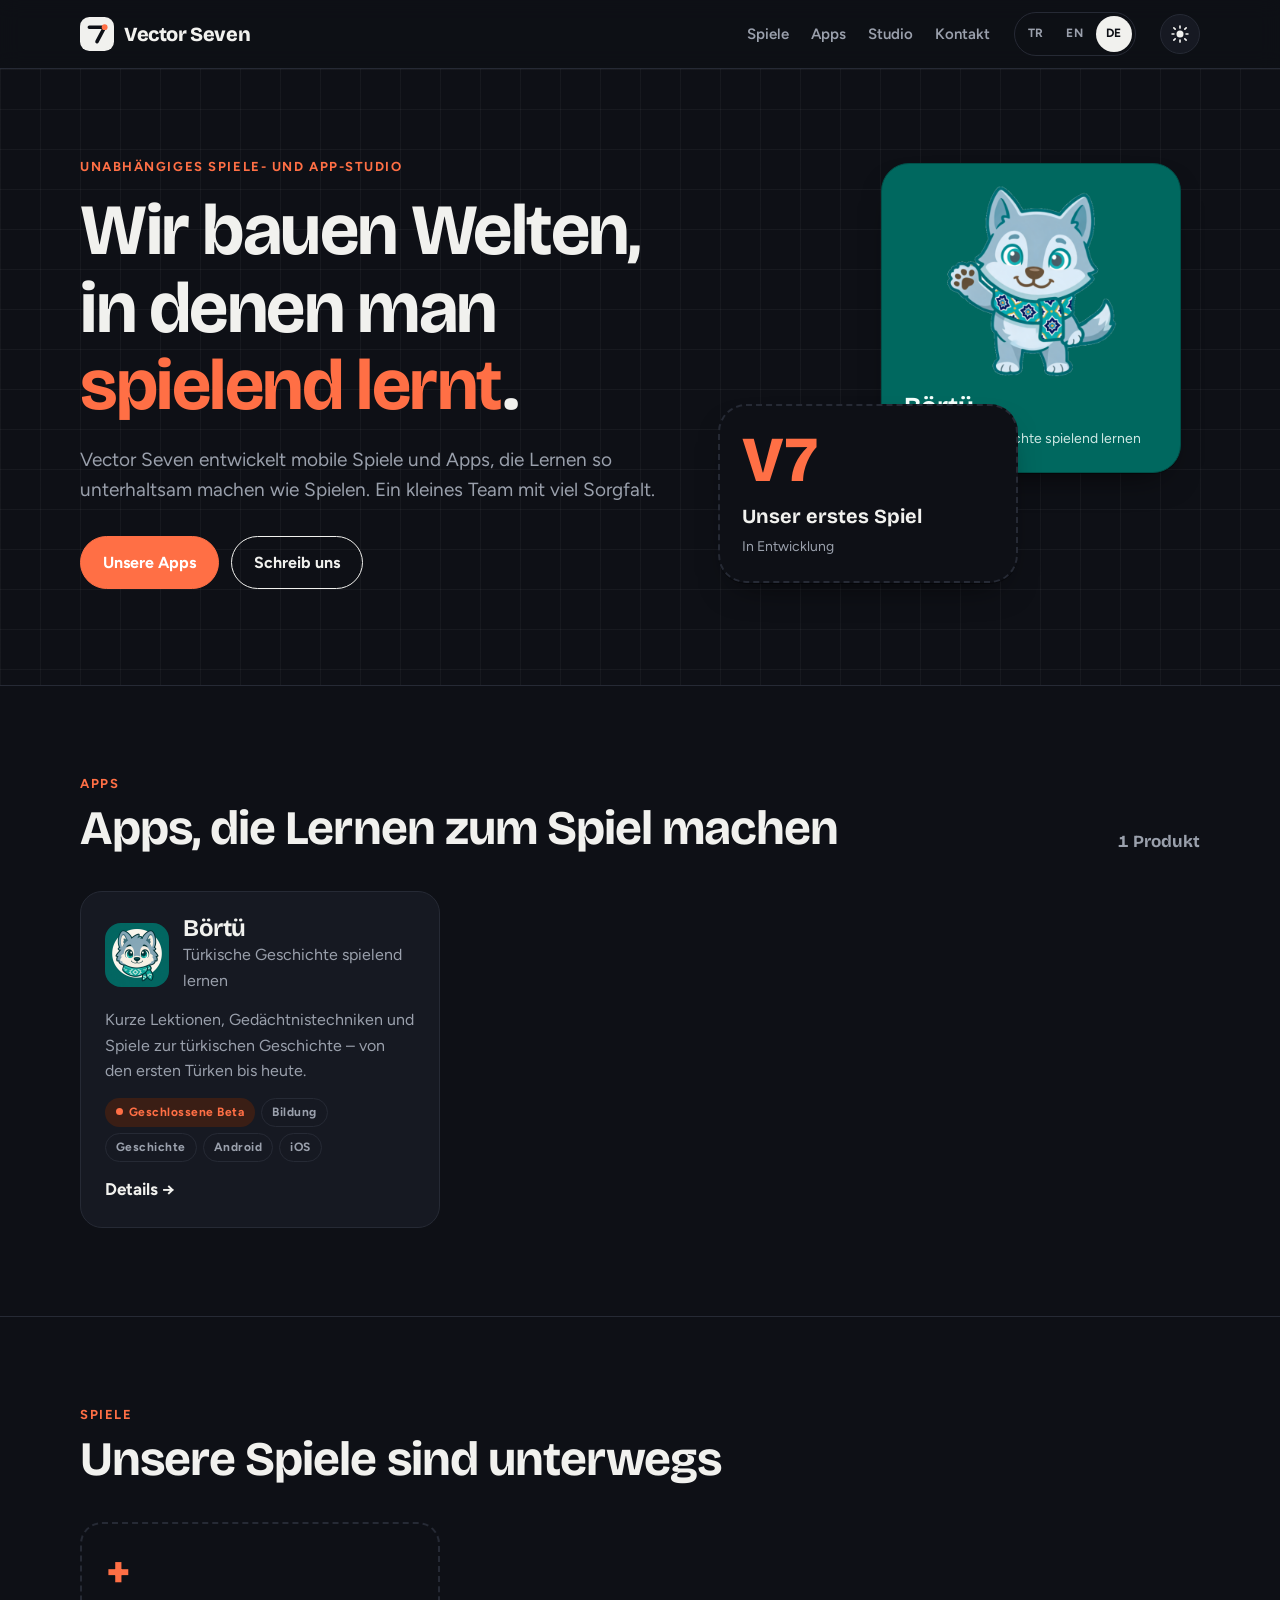
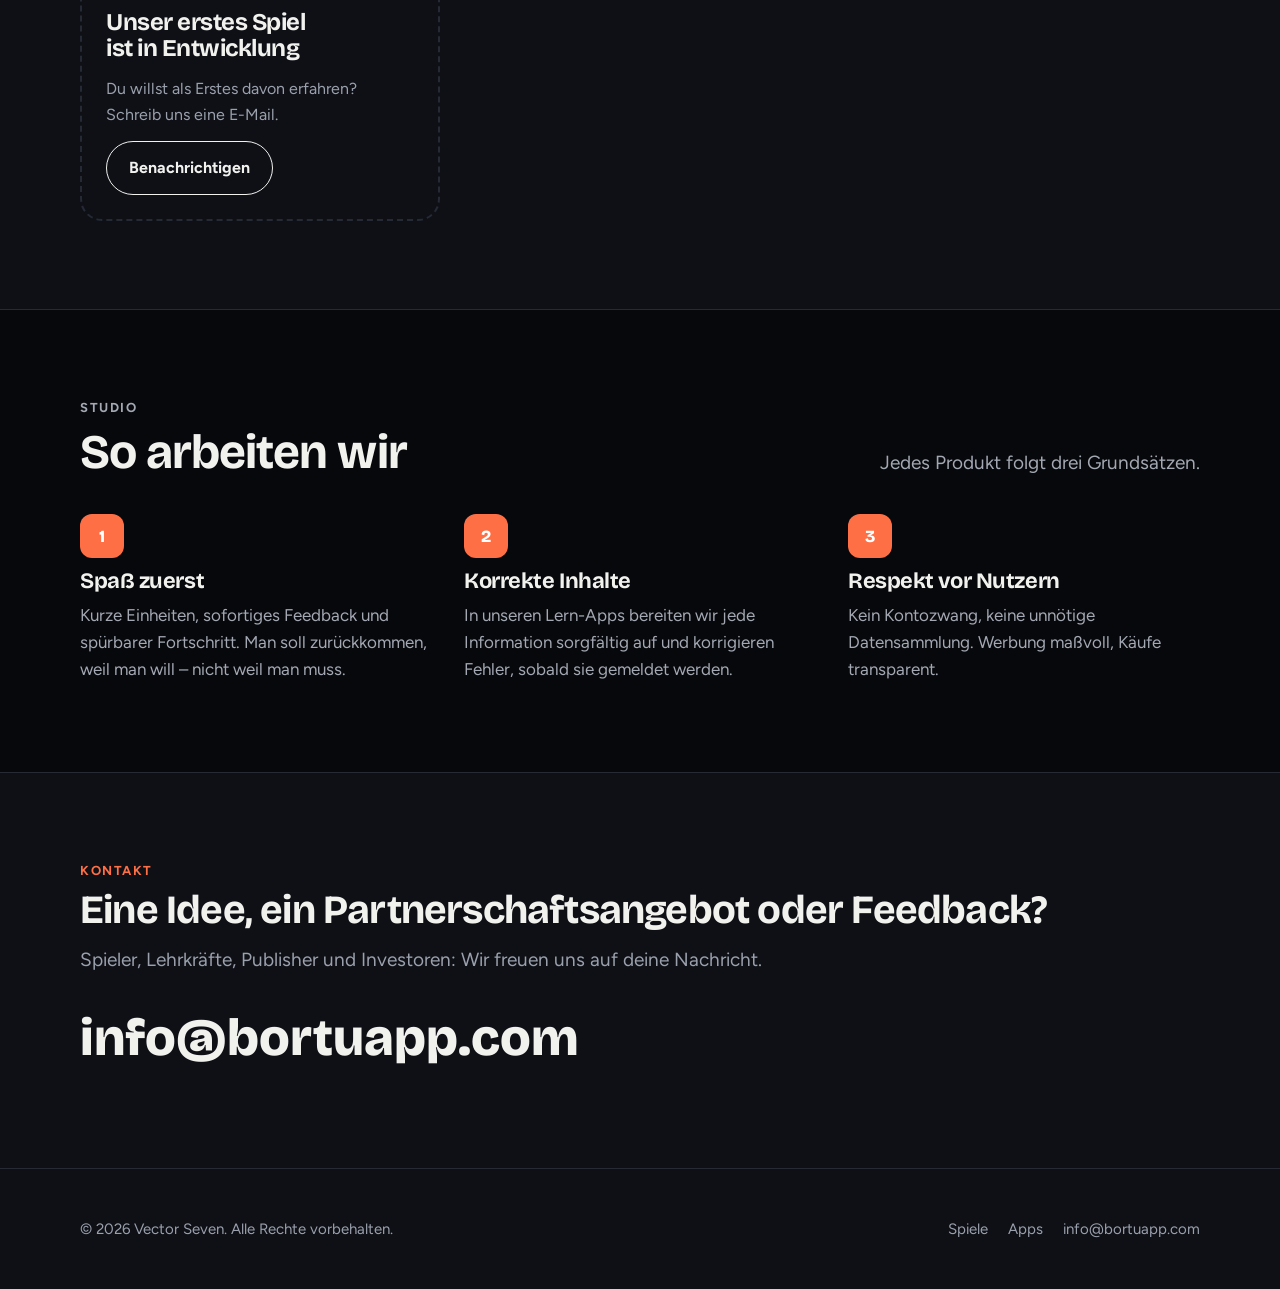
==== de/index.html @ 22e2e28d "Vector Seven sitesi: TR/EN/DE, Börtü sayfası, tema ve animasyonlar Co-Authored-By: Claude Opus 5 <no" ====
<!doctype html>
<html lang="de">
<head>
<meta charset="utf-8">
<script>(function(){var d=document.documentElement;d.classList.add('js');var t='dark';try{t=localStorage.getItem('v7-theme')||'dark'}catch(e){}d.setAttribute('data-theme',t)})()</script>
<meta name="viewport" content="width=device-width, initial-scale=1">
<title>Vector Seven — Unabhängiges Spiele- und App-Studio</title>
<meta name="description" content="Vector Seven ist ein unabhängiges Studio für Spiele und mobile Apps, die Lernen zum Spiel machen.">
<meta property="og:title" content="Vector Seven — Unabhängiges Spiele- und App-Studio">
<link rel="canonical" href="https://vectorseven.com.tr/de/">
<meta property="og:description" content="Vector Seven ist ein unabhängiges Studio für Spiele und mobile Apps, die Lernen zum Spiel machen.">
<meta name="theme-color" content="#0e1016">
<link rel="alternate" hreflang="tr" href="../">
<link rel="alternate" hreflang="en" href="../en/">
<link rel="alternate" hreflang="de" href="../de/">
<link rel="icon" href="../assets/favicon.svg" type="image/svg+xml">
<link rel="preconnect" href="https://fonts.googleapis.com">
<link rel="preconnect" href="https://fonts.gstatic.com" crossorigin>
<link rel="stylesheet" href="https://fonts.googleapis.com/css2?family=Bricolage+Grotesque:opsz,wght@12..96,700;12..96,800&family=Figtree:wght@400;500;600;700&display=swap">
<link rel="stylesheet" href="../assets/style.css?v=mu5loay7">
<link rel="stylesheet" href="../assets/motion.css?v=mu5loay7">
</head>
<body>
<header class="top">
  <div class="wrap">
    <a class="brand" href="../de/"><svg viewBox="0 0 40 40" aria-hidden="true"><rect width="40" height="40" rx="11" fill="currentColor"/><path d="M11 12h18l-9 17" fill="none" stroke="var(--paper)" stroke-width="4.2" stroke-linecap="round" stroke-linejoin="round"/><circle cx="29" cy="12" r="3.4" fill="var(--accent)"/></svg><span>Vector Seven</span></a>
    <nav class="nav" aria-label="Apps">
      <a href="../de/#games">Spiele</a>
      <a href="../de/#apps">Apps</a>
      <a href="../de/#studio">Studio</a>
      <a href="../de/#contact">Kontakt</a>
    </nav>
    <div class="langs"><a href="../" hreflang="tr" aria-current="false">TR</a><a href="../en/" hreflang="en" aria-current="false">EN</a><a href="../de/" hreflang="de" aria-current="true">DE</a></div>
    <button class="theme" type="button" data-theme-toggle aria-label="Dunkel- / Hellmodus" title="Dunkel- / Hellmodus">
      <svg class="sun" viewBox="0 0 24 24" aria-hidden="true"><circle cx="12" cy="12" r="4.2"/><path d="M12 2.5v2.2M12 19.3v2.2M4.6 4.6l1.6 1.6M17.8 17.8l1.6 1.6M2.5 12h2.2M19.3 12h2.2M4.6 19.4l1.6-1.6M17.8 6.2l1.6-1.6"/></svg>
      <svg class="moon" viewBox="0 0 24 24" aria-hidden="true"><path d="M20.5 14.2A8.5 8.5 0 0 1 9.8 3.5a8.5 8.5 0 1 0 10.7 10.7Z"/></svg>
    </button>
  </div>
</header>
<main>

<section class="hero">
  <div class="wrap">
    <div>
      <p class="eyebrow">Unabhängiges Spiele- und App-Studio</p>
      <h1>Wir bauen Welten, in denen man <em>spielend lernt</em>.</h1>
      <p class="lead">Vector Seven entwickelt mobile Spiele und Apps, die Lernen so unterhaltsam machen wie Spielen. Ein kleines Team mit viel Sorgfalt.</p>
      <div class="btns">
        <a class="btn btn-primary" href="#apps">Unsere Apps</a>
        <a class="btn btn-ghost" href="#contact">Schreib uns</a>
      </div>
    </div>
    <div class="stack" aria-hidden="true">
      <a class="stack-card app" href="../de/apps/bortu/" tabindex="-1">
        <img src="../assets/img/bortu-selam.png" alt="" width="240" height="240">
        <strong>Börtü</strong>
        <span>Türkische Geschichte spielend lernen</span>
      </a>
      <div class="stack-card game">
        <div class="glyph">V7</div>
        <strong>Unser erstes Spiel</strong>
        <span>In Entwicklung</span>
      </div>
    </div>
  </div>
</section>

<section class="section" id="apps">
  <div class="wrap">
    <div class="section-head reveal">
      <div><p class="eyebrow">Apps</p><h2>Apps, die Lernen zum Spiel machen</h2></div>
      <span class="count">1 Produkt</span>
    </div>
    <div class="cards"><a class="card reveal" href="../de/apps/bortu/">
  <div class="card-top">
    <img class="card-icon" src="../assets/img/bortu-icon.png" alt="" width="64" height="64">
    <div><h3>Börtü</h3><p>Türkische Geschichte spielend lernen</p></div>
  </div>
  <p>Kurze Lektionen, Gedächtnistechniken und Spiele zur türkischen Geschichte – von den ersten Türken bis heute.</p>
  <div class="pills">
    <span class="pill status">Geschlossene Beta</span>
    <span class="pill">Bildung</span><span class="pill">Geschichte</span>
    <span class="pill">Android</span><span class="pill">iOS</span>
  </div>
  <strong>Details →</strong>
</a></div>
  </div>
</section>

<section class="section" id="games">
  <div class="wrap">
    <div class="section-head reveal">
      <div><p class="eyebrow">Spiele</p><h2>Unsere Spiele sind unterwegs</h2></div>
      
    </div>
    <div class="cards">
      
      <div class="card soon reveal" style="--d:.1s">
        <div class="glyph">+</div>
        <h3>Unser erstes Spiel ist in Entwicklung</h3>
        <p>Du willst als Erstes davon erfahren? Schreib uns eine E-Mail.</p>
        <div><a class="btn btn-ghost" href="mailto:info@bortuapp.com?subject=Vector%20Seven%20%E2%80%93%20Benachrichtigen" data-mail aria-expanded="false" aria-controls="mailbox-5">Benachrichtigen</a>
<div class="mailbox" id="mailbox-5" hidden>
  <small>Schreib einfach an diese Adresse, wir melden uns bald.</small>
  <span class="addr">info@bortuapp.com</span>
  <div class="row">
    <button type="button" data-copy="info@bortuapp.com">Adresse kopieren</button>
    <a href="mailto:info@bortuapp.com?subject=Vector%20Seven%20%E2%80%93%20Benachrichtigen">In E-Mail-App öffnen</a>
    <span class="ok" data-done hidden role="status">Kopiert ✓</span>
  </div>
</div></div>
      </div>
    </div>
  </div>
</section>

<section class="section band" id="studio">
  <div class="wrap">
    <div class="section-head reveal">
      <div><p class="eyebrow">Studio</p><h2>So arbeiten wir</h2></div>
      <p class="lead">Jedes Produkt folgt drei Grundsätzen.</p>
    </div>
    <div class="principles">
      <div class="principle reveal" style="--d:0s"><div class="mark">1</div><h3>Spaß zuerst</h3><p>Kurze Einheiten, sofortiges Feedback und spürbarer Fortschritt. Man soll zurückkommen, weil man will – nicht weil man muss.</p></div><div class="principle reveal" style="--d:0.12s"><div class="mark">2</div><h3>Korrekte Inhalte</h3><p>In unseren Lern-Apps bereiten wir jede Information sorgfältig auf und korrigieren Fehler, sobald sie gemeldet werden.</p></div><div class="principle reveal" style="--d:0.24s"><div class="mark">3</div><h3>Respekt vor Nutzern</h3><p>Kein Kontozwang, keine unnötige Datensammlung. Werbung maßvoll, Käufe transparent.</p></div>
    </div>
  </div>
</section>

<section class="section" id="contact">
  <div class="wrap contact reveal">
    <div>
      <p class="eyebrow">Kontakt</p>
      <h2 style="font-size:clamp(28px,3.6vw,40px);margin:8px 0 12px">Eine Idee, ein Partnerschaftsangebot oder Feedback?</h2>
      <p class="lead">Spieler, Lehrkräfte, Publisher und Investoren: Wir freuen uns auf deine Nachricht.</p>
      <p style="margin-top:22px"><a class="mail" href="mailto:info@bortuapp.com">info@bortuapp.com</a></p>
    </div>
  </div>
</section>
</main>
<footer class="foot">
  <div class="wrap">
    <span>© 2026 Vector Seven. Alle Rechte vorbehalten.</span>
    <nav>
      <a href="../de/#games">Spiele</a>
      <a href="../de/#apps">Apps</a>
      <a href="mailto:info@bortuapp.com">info@bortuapp.com</a>
    </nav>
  </div>
</footer>
<script src="../assets/site.js?v=mu5loay7" defer></script>
</body>
</html>
---- assets/style.css ----
/* Vector Seven — site stilleri */
:root {
  --paper: #f5f5f1;
  --surface: #ffffff;
  --ink: #12141a;
  --muted: #5b606b;
  --line: #e2e2dc;
  --grid: rgba(18, 20, 26, 0.05);
  --accent: #ff5b2e;
  --accent-soft: #ffe6dd;
  --on-accent: #ffffff;
  --band: #10131b;
  --on-band: #f1f1ee;
  --band-muted: #a3a8b3;
  --shadow: 0 1px 0 rgba(18, 20, 26, 0.04), 0 12px 32px -18px rgba(18, 20, 26, 0.25);
  --radius: 22px;
  --display: 'Bricolage Grotesque', 'Segoe UI', system-ui, sans-serif;
  --body: 'Figtree', 'Segoe UI', system-ui, sans-serif;
}
@media (prefers-color-scheme: dark) {
  :root:not([data-theme='light']) {
    --paper: #0e1016;
    --surface: #161922;
    --ink: #f1f1ee;
    --muted: #9aa0ac;
    --line: #262a35;
    --grid: rgba(241, 241, 238, 0.045);
    --accent: #ff6f45;
    --accent-soft: #3a1e15;
    --band: #07080c;
    --shadow: 0 1px 0 rgba(0, 0, 0, 0.4), 0 16px 36px -20px rgba(0, 0, 0, 0.8);
  }
}
:root[data-theme='dark'] {
  --paper: #0e1016;
  --surface: #161922;
  --ink: #f1f1ee;
  --muted: #9aa0ac;
  --line: #262a35;
  --grid: rgba(241, 241, 238, 0.045);
  --accent: #ff6f45;
  --accent-soft: #3a1e15;
  --band: #07080c;
  --shadow: 0 1px 0 rgba(0, 0, 0, 0.4), 0 16px 36px -20px rgba(0, 0, 0, 0.8);
}

*,
*::before,
*::after {
  box-sizing: border-box;
}
html {
  scroll-behavior: smooth;
}
@media (prefers-reduced-motion: reduce) {
  html {
    scroll-behavior: auto;
  }
  *,
  *::before,
  *::after {
    animation: none !important;
    transition: none !important;
  }
}
body {
  margin: 0;
  background: var(--paper);
  color: var(--ink);
  font-family: var(--body);
  font-size: 17px;
  line-height: 1.6;
  -webkit-font-smoothing: antialiased;
}
img {
  max-width: 100%;
  height: auto;
  display: block;
}
a {
  color: inherit;
}
:focus-visible {
  outline: 3px solid var(--accent);
  outline-offset: 3px;
  border-radius: 6px;
}
h1,
h2,
h3 {
  font-family: var(--display);
  line-height: 1.08;
  letter-spacing: -0.02em;
  margin: 0;
  text-wrap: balance;
}
p {
  margin: 0;
}

.wrap {
  width: 100%;
  max-width: 1160px;
  margin: 0 auto;
  padding-inline: 20px;
}
.eyebrow {
  font-size: 13px;
  font-weight: 700;
  letter-spacing: 0.12em;
  text-transform: uppercase;
  color: var(--accent);
}
.lead {
  color: var(--muted);
  font-size: 19px;
  max-width: 58ch;
}

/* ---------------------------------------------------------------- üst çubuk */
.top {
  position: sticky;
  top: 0;
  z-index: 10;
  background: color-mix(in srgb, var(--paper) 88%, transparent);
  backdrop-filter: blur(10px);
  border-bottom: 1px solid var(--line);
}
.top .wrap {
  display: flex;
  align-items: center;
  gap: 24px;
  min-height: 68px;
}
.brand {
  display: flex;
  align-items: center;
  gap: 10px;
  text-decoration: none;
  font-family: var(--display);
  font-weight: 800;
  font-size: 20px;
  letter-spacing: -0.02em;
}
.brand svg {
  width: 34px;
  height: 34px;
}
.nav {
  display: flex;
  gap: 22px;
  margin-left: auto;
}
.nav a {
  text-decoration: none;
  font-weight: 600;
  font-size: 15px;
  color: var(--muted);
}
.nav a:hover,
.nav a[aria-current='page'] {
  color: var(--ink);
}
.langs {
  display: flex;
  gap: 2px;
  padding: 3px;
  border: 1px solid var(--line);
  border-radius: 999px;
}
.langs a {
  text-decoration: none;
  font-size: 12px;
  font-weight: 700;
  letter-spacing: 0.06em;
  padding: 4px 9px;
  border-radius: 999px;
  color: var(--muted);
}
.langs a[aria-current='true'] {
  background: var(--ink);
  color: var(--paper);
}
@media (max-width: 760px) {
  .nav {
    display: none;
  }
  .langs {
    margin-left: auto;
  }
}

/* ----------------------------------------------------------------- düğmeler */
.btn {
  display: inline-flex;
  align-items: center;
  gap: 8px;
  padding: 13px 22px;
  border-radius: 999px;
  font-weight: 700;
  font-size: 16px;
  text-decoration: none;
  border: 1.5px solid var(--ink);
  transition: transform 0.15s ease;
}
.btn:hover {
  transform: translateY(-2px);
}
.btn-primary {
  background: var(--accent);
  border-color: var(--accent);
  color: var(--on-accent);
}
.btn-ghost {
  background: transparent;
  color: var(--ink);
}
.btn[aria-disabled='true'] {
  opacity: 0.55;
  pointer-events: none;
}
.btns {
  display: flex;
  flex-wrap: wrap;
  gap: 12px;
}

/* ------------------------------------------------------------------ kahraman */
.hero {
  position: relative;
  overflow: hidden;
  background-image: linear-gradient(var(--grid) 1px, transparent 1px), linear-gradient(90deg, var(--grid) 1px, transparent 1px);
  background-size: 40px 40px;
  border-bottom: 1px solid var(--line);
}
.hero .wrap {
  display: grid;
  grid-template-columns: 1.1fr 0.9fr;
  gap: 48px;
  align-items: center;
  padding-block: 88px 96px;
}
.hero h1 {
  font-size: clamp(40px, 6vw, 72px);
  margin-block: 14px 20px;
}
.hero h1 em {
  font-style: normal;
  color: var(--accent);
}
.hero .btns {
  margin-top: 30px;
}
.stack {
  position: relative;
  min-height: 420px;
}
.stack-card {
  position: absolute;
  width: min(300px, 78%);
  border-radius: 28px;
  padding: 22px;
  background: var(--surface);
  border: 1px solid var(--line);
  box-shadow: var(--shadow);
  text-decoration: none;
}
.stack-card.app {
  right: 4%;
  top: 0;
  transform: rotate(3deg);
  background: #00685f;
  border-color: #005049;
  color: #f4fffc;
}
.stack-card.app img {
  width: 78%;
  margin: -4px auto 6px;
}
.stack-card.app strong {
  font-family: var(--display);
  font-size: 26px;
}
.stack-card.app span {
  display: block;
  opacity: 0.85;
  font-size: 14px;
}
.stack-card.game {
  left: 0;
  bottom: 0;
  transform: rotate(-4deg);
  border-style: dashed;
  border-width: 2px;
  background: var(--paper);
}
.stack-card.game .glyph {
  font-family: var(--display);
  font-weight: 800;
  font-size: 64px;
  line-height: 1;
  color: var(--accent);
}
.stack-card.game strong {
  display: block;
  font-family: var(--display);
  font-size: 20px;
  margin-top: 8px;
}
.stack-card.game span {
  color: var(--muted);
  font-size: 14px;
}
@media (max-width: 860px) {
  .hero .wrap {
    grid-template-columns: 1fr;
    padding-block: 56px 64px;
  }
  .stack {
    min-height: 500px;
    max-width: 440px;
  }
  .stack-card.game {
    width: 60%;
  }
}

/* ------------------------------------------------------------------ bölümler */
.section {
  padding-block: 88px;
}
.section + .section {
  border-top: 1px solid var(--line);
}
.section-head {
  display: flex;
  flex-wrap: wrap;
  align-items: end;
  justify-content: space-between;
  gap: 16px 32px;
  margin-bottom: 36px;
}
.section-head h2 {
  font-size: clamp(32px, 4.2vw, 48px);
  margin-top: 8px;
}
.count {
  font-family: var(--display);
  font-weight: 700;
  color: var(--muted);
  font-variant-numeric: tabular-nums;
}

.cards {
  display: grid;
  grid-template-columns: repeat(auto-fill, minmax(300px, 1fr));
  gap: 20px;
}
.card {
  display: flex;
  flex-direction: column;
  gap: 14px;
  padding: 24px;
  border-radius: var(--radius);
  background: var(--surface);
  border: 1px solid var(--line);
  text-decoration: none;
  transition: transform 0.18s ease, box-shadow 0.18s ease;
}
a.card:hover {
  transform: translateY(-4px);
  box-shadow: var(--shadow);
}
.card-top {
  display: flex;
  align-items: center;
  gap: 14px;
}
.card-icon {
  width: 64px;
  height: 64px;
  border-radius: 16px;
  flex: none;
}
.card h3 {
  font-size: 24px;
}
.card p {
  color: var(--muted);
  font-size: 16px;
}
.pills {
  display: flex;
  flex-wrap: wrap;
  gap: 6px;
  margin-top: auto;
}
.pill {
  font-size: 12px;
  font-weight: 700;
  letter-spacing: 0.04em;
  padding: 4px 10px;
  border-radius: 999px;
  border: 1px solid var(--line);
  color: var(--muted);
}
.pill.status {
  background: var(--accent-soft);
  border-color: transparent;
  color: var(--accent);
}
.card.soon {
  border-style: dashed;
  border-width: 2px;
  background: transparent;
  justify-content: center;
  min-height: 220px;
}
.card.soon .glyph {
  font-family: var(--display);
  font-size: 48px;
  font-weight: 800;
  color: var(--accent);
  line-height: 1;
}

/* ----------------------------------------------------------------- ilkeler */
.band {
  background: var(--band);
  color: var(--on-band);
}
.band .lead,
.band p {
  color: var(--band-muted);
}
.principles {
  display: grid;
  grid-template-columns: repeat(auto-fit, minmax(240px, 1fr));
  gap: 32px;
  counter-reset: p;
}
.principle h3 {
  font-size: 22px;
  margin: 12px 0 8px;
  color: var(--on-band);
}
.principle .mark {
  width: 44px;
  height: 44px;
  border-radius: 12px;
  display: grid;
  place-items: center;
  background: var(--accent);
  color: #fff;
  font-family: var(--display);
  font-weight: 800;
}

/* ----------------------------------------------------------------- iletişim */
.contact {
  display: grid;
  grid-template-columns: 1fr auto;
  gap: 24px;
  align-items: center;
}
.contact a.mail {
  font-family: var(--display);
  font-weight: 800;
  font-size: clamp(26px, 4.4vw, 52px);
  text-decoration-thickness: 3px;
  text-underline-offset: 8px;
  text-decoration-color: var(--accent);
  overflow-wrap: anywhere;
}
@media (max-width: 760px) {
  .contact {
    grid-template-columns: 1fr;
  }
}

/* ---------------------------------------------------------------- ürün sayfası */
.product-hero {
  background: #00685f;
  color: #f4fffc;
  overflow: hidden;
}
.product-hero .wrap {
  display: grid;
  grid-template-columns: 1.2fr 0.8fr;
  gap: 40px;
  align-items: center;
  padding-block: 72px;
}
.product-hero .crumb {
  color: #bdeee8;
  font-size: 14px;
  font-weight: 600;
  text-decoration: none;
}
.product-hero h1 {
  font-size: clamp(44px, 7vw, 80px);
  margin: 18px 0 12px;
}
.product-hero .lead {
  color: #d6f5f1;
}
.product-hero .app-id {
  display: flex;
  align-items: center;
  gap: 14px;
}
.product-hero .app-id img {
  width: 72px;
  height: 72px;
  border-radius: 18px;
  border: 2px solid rgba(255, 255, 255, 0.25);
}
.product-hero .pill {
  color: #f4fffc;
  border-color: rgba(255, 255, 255, 0.3);
}
.product-hero .pill.status {
  background: #fea619;
  color: #2a1700;
}
.product-hero .btn-primary {
  background: #fea619;
  border-color: #fea619;
  color: #2a1700;
}
.product-hero .btn-ghost {
  color: #f4fffc;
  border-color: rgba(255, 255, 255, 0.55);
}
.product-hero .mascot {
  justify-self: center;
  width: min(380px, 100%);
  filter: drop-shadow(0 20px 30px rgba(0, 0, 0, 0.25));
}
@media (max-width: 820px) {
  .product-hero .wrap {
    grid-template-columns: 1fr;
    padding-block: 48px;
  }
  .product-hero .mascot {
    width: 240px;
  }
}
.figures {
  display: grid;
  grid-template-columns: repeat(auto-fit, minmax(150px, 1fr));
  border: 1px solid var(--line);
  border-radius: var(--radius);
  overflow: hidden;
  background: var(--surface);
}
.figure {
  padding: 22px;
  border-right: 1px solid var(--line);
  border-bottom: 1px solid var(--line);
  margin: 0 -1px -1px 0;
}
.figure b {
  display: block;
  font-family: var(--display);
  font-size: 40px;
  line-height: 1;
  color: #00685f;
  font-variant-numeric: tabular-nums;
}
:root[data-theme='dark'] .figure b {
  color: #6bd8cb;
}
@media (prefers-color-scheme: dark) {
  :root:not([data-theme='light']) .figure b {
    color: #6bd8cb;
  }
}
.figure span {
  color: var(--muted);
  font-size: 14px;
  font-weight: 600;
}
.features {
  display: grid;
  grid-template-columns: repeat(auto-fill, minmax(260px, 1fr));
  gap: 20px;
}
.feature {
  display: flex;
  gap: 16px;
  align-items: flex-start;
}
.feature .dot {
  flex: none;
  width: 40px;
  height: 40px;
  border-radius: 50%;
  display: grid;
  place-items: center;
  background: #dcf7f3;
  font-size: 20px;
}
.feature h3 {
  font-size: 19px;
  margin-bottom: 4px;
}
.feature p {
  color: var(--muted);
  font-size: 16px;
}
.split {
  display: grid;
  grid-template-columns: 0.7fr 1.3fr;
  gap: 40px;
  align-items: center;
}
.split img {
  width: min(320px, 100%);
  justify-self: center;
}
@media (max-width: 760px) {
  .split {
    grid-template-columns: 1fr;
  }
  .split img {
    width: 200px;
  }
}
.plans {
  display: grid;
  grid-template-columns: repeat(auto-fit, minmax(260px, 1fr));
  gap: 20px;
  margin-top: 24px;
}
.plan {
  padding: 24px;
  border-radius: var(--radius);
  border: 1px solid var(--line);
  background: var(--surface);
}
.plan.gold {
  border: 2px solid #ffc800;
}
.plan h3 {
  font-size: 22px;
}
.plan .price {
  font-family: var(--display);
  font-weight: 800;
  font-size: 28px;
  margin: 6px 0 10px;
}
.plan ul {
  margin: 0;
  padding-left: 20px;
  color: var(--muted);
}

/* -------------------------------------------------------------------- alt */
.foot {
  border-top: 1px solid var(--line);
  padding-block: 40px;
  font-size: 15px;
  color: var(--muted);
}
.foot .wrap {
  display: flex;
  flex-wrap: wrap;
  gap: 16px 32px;
  align-items: center;
  justify-content: space-between;
}
.foot nav {
  display: flex;
  flex-wrap: wrap;
  gap: 8px 20px;
}
.foot a {
  text-decoration: none;
}
.foot a:hover {
  color: var(--ink);
}

/* ------------------------------------------------------- gece/gündüz düğmesi */
.theme {
  position: relative;
  flex: none;
  width: 40px;
  height: 40px;
  border-radius: 50%;
  border: 1px solid var(--line);
  background: var(--surface);
  color: var(--ink);
  cursor: pointer;
  display: grid;
  place-items: center;
  overflow: hidden;
}
.theme svg {
  position: absolute;
  width: 20px;
  height: 20px;
  fill: none;
  stroke: currentColor;
  stroke-width: 2;
  stroke-linecap: round;
  transition: transform 0.45s cubic-bezier(0.3, 1.4, 0.5, 1), opacity 0.3s ease;
}
.theme .sun circle {
  fill: currentColor;
  stroke: none;
}
.theme .moon path {
  fill: currentColor;
  stroke: none;
}
/* Koyu temada güneş gösterilir (gündüze geç), açık temada ay (geceye geç) */
:root[data-theme='dark'] .theme .moon,
:root:not([data-theme='dark']) .theme .sun {
  opacity: 0;
  transform: rotate(-90deg) scale(0.4);
}
:root[data-theme='dark'] .theme .sun,
:root:not([data-theme='dark']) .theme .moon {
  opacity: 1;
  transform: none;
}
.theme:hover {
  border-color: var(--ink);
}
@media (max-width: 760px) {
  .langs {
    margin-left: auto;
  }
  .top .wrap {
    gap: 12px;
  }
}
@media (max-width: 380px) {
  .brand span {
    display: none;
  }
}

/* ------------------------------------------------- duyarlılık ince ayarları */
/* Uzun Almanca kelimeler dar ekranda taşmasın */
h1,
h2,
h3 {
  overflow-wrap: break-word;
  hyphens: auto;
}
.section-head > div,
.hero .wrap > div,
.product-hero .wrap > div,
.contact > div {
  min-width: 0;
}
/* Parmakla rahat basılan dokunma alanları (en az ~40px) */
.nav a {
  padding-block: 10px;
}
.langs a {
  padding: 8px 10px;
}
.product-hero .crumb {
  display: inline-block;
  padding-block: 10px;
}
.foot nav a {
  display: inline-block;
  padding-block: 8px;
}
---- assets/motion.css ----
/* ================================================================ hareket */
/* Sayfa JS olmadan da tam görünür: gizleme yalnızca .js sınıfı varken uygulanır */
@keyframes rise {
  from {
    opacity: 0;
    transform: translateY(18px);
  }
  to {
    opacity: 1;
    transform: none;
  }
}
@keyframes float-a {
  0%,
  100% {
    transform: translate(var(--px, 0px), var(--py, 0px)) rotate(3deg) translateY(0);
  }
  50% {
    transform: translate(var(--px, 0px), var(--py, 0px)) rotate(4deg) translateY(-12px);
  }
}
@keyframes float-b {
  0%,
  100% {
    transform: translate(calc(var(--px, 0px) * -1), calc(var(--py, 0px) * -1)) rotate(-4deg) translateY(0);
  }
  50% {
    transform: translate(calc(var(--px, 0px) * -1), calc(var(--py, 0px) * -1)) rotate(-5.5deg) translateY(10px);
  }
}
@keyframes drift {
  from {
    background-position: 0 0, 0 0;
  }
  to {
    background-position: 40px 40px, 40px 40px;
  }
}
@keyframes wave {
  0%,
  60%,
  100% {
    transform: rotate(0);
  }
  70% {
    transform: rotate(-6deg);
  }
  80% {
    transform: rotate(5deg);
  }
  90% {
    transform: rotate(-3deg);
  }
}
@keyframes pulse-dot {
  0%,
  100% {
    box-shadow: 0 0 0 0 color-mix(in srgb, currentColor 45%, transparent);
  }
  50% {
    box-shadow: 0 0 0 6px color-mix(in srgb, currentColor 0%, transparent);
  }
}

@media (prefers-reduced-motion: no-preference) {
  .hero {
    animation: drift 18s linear infinite;
  }
  .hero .eyebrow,
  .hero h1,
  .hero .lead,
  .hero .btns {
    animation: rise 0.7s cubic-bezier(0.2, 0.7, 0.2, 1) both;
  }
  .hero h1 {
    animation-delay: 0.08s;
  }
  .hero .lead {
    animation-delay: 0.18s;
  }
  .hero .btns {
    animation-delay: 0.28s;
  }
  .stack-card.app {
    animation: rise 0.8s 0.3s both, float-a 6s 1.1s ease-in-out infinite;
  }
  .stack-card.game {
    animation: rise 0.8s 0.45s both, float-b 7s 1.2s ease-in-out infinite;
  }
  .stack-card.app img {
    transform-origin: 50% 90%;
    animation: wave 5s 1.5s ease-in-out infinite;
  }
  .product-hero .wrap > div {
    animation: rise 0.7s both;
  }
  .product-hero .mascot {
    transform-origin: 50% 90%;
    animation: rise 0.8s 0.2s both, wave 5s 1.4s ease-in-out infinite;
  }
  .pill.status::before {
    content: '';
    display: inline-block;
    width: 7px;
    height: 7px;
    margin-right: 6px;
    border-radius: 50%;
    background: currentColor;
    vertical-align: 1px;
    animation: pulse-dot 2s ease-in-out infinite;
  }

  .js .reveal {
    opacity: 0;
    transform: translateY(26px);
    transition: opacity 0.7s ease, transform 0.7s cubic-bezier(0.2, 0.7, 0.2, 1);
    transition-delay: var(--d, 0s);
  }
  .js .reveal.in {
    opacity: 1;
    transform: none;
  }
  .js a.card.reveal.in:hover {
    transform: translateY(-4px);
    transition-delay: 0s;
  }

  .card-icon {
    transition: transform 0.3s cubic-bezier(0.3, 1.6, 0.5, 1);
  }
  a.card:hover .card-icon {
    transform: rotate(-8deg) scale(1.08);
  }
  a.card strong {
    transition: color 0.2s ease;
  }
  a.card:hover strong {
    color: var(--accent);
  }
  .card.soon .glyph {
    display: inline-block;
    transition: transform 0.4s ease;
  }
  .card.soon:hover .glyph {
    transform: rotate(90deg);
  }
  .principle .mark,
  .feature .dot,
  .brand svg {
    transition: transform 0.3s cubic-bezier(0.3, 1.6, 0.5, 1);
  }
  .principle:hover .mark {
    transform: translateY(-4px) rotate(-6deg);
  }
  .feature:hover .dot {
    transform: scale(1.15) rotate(-8deg);
  }
  .brand:hover svg {
    transform: rotate(-12deg);
  }
  .contact a.mail {
    background: linear-gradient(var(--accent), var(--accent)) 0 100% / 0 3px no-repeat;
    text-decoration: none;
    transition: background-size 0.35s ease;
    padding-bottom: 6px;
  }
  .contact a.mail:hover {
    background-size: 100% 3px;
  }
}

/* ------------------------------------------------------------ e-posta kutusu */
.mailbox {
  margin-top: 14px;
  padding: 14px;
  border-radius: 16px;
  border: 1px solid var(--line);
  background: var(--surface);
  display: grid;
  gap: 10px;
  color: var(--ink);
  width: 100%;
  max-width: 460px;
}
.mailbox[hidden] {
  display: none;
}
.btns .mailbox {
  flex-basis: 100%;
  margin-top: 2px;
}
.mailbox .addr {
  font-family: var(--display);
  font-weight: 700;
  font-size: 18px;
  overflow-wrap: anywhere;
}
.mailbox .row {
  display: flex;
  flex-wrap: wrap;
  gap: 8px;
  align-items: center;
}
.mailbox button,
.mailbox a {
  font: inherit;
  font-size: 14px;
  font-weight: 700;
  padding: 8px 14px;
  border-radius: 999px;
  border: 1.5px solid var(--ink);
  background: var(--ink);
  color: var(--paper);
  cursor: pointer;
  text-decoration: none;
}
.mailbox a {
  background: transparent;
  color: var(--ink);
}
.mailbox .ok {
  font-size: 14px;
  font-weight: 700;
  color: #0f9d6b;
}
.mailbox small {
  color: var(--muted);
  font-size: 14px;
}
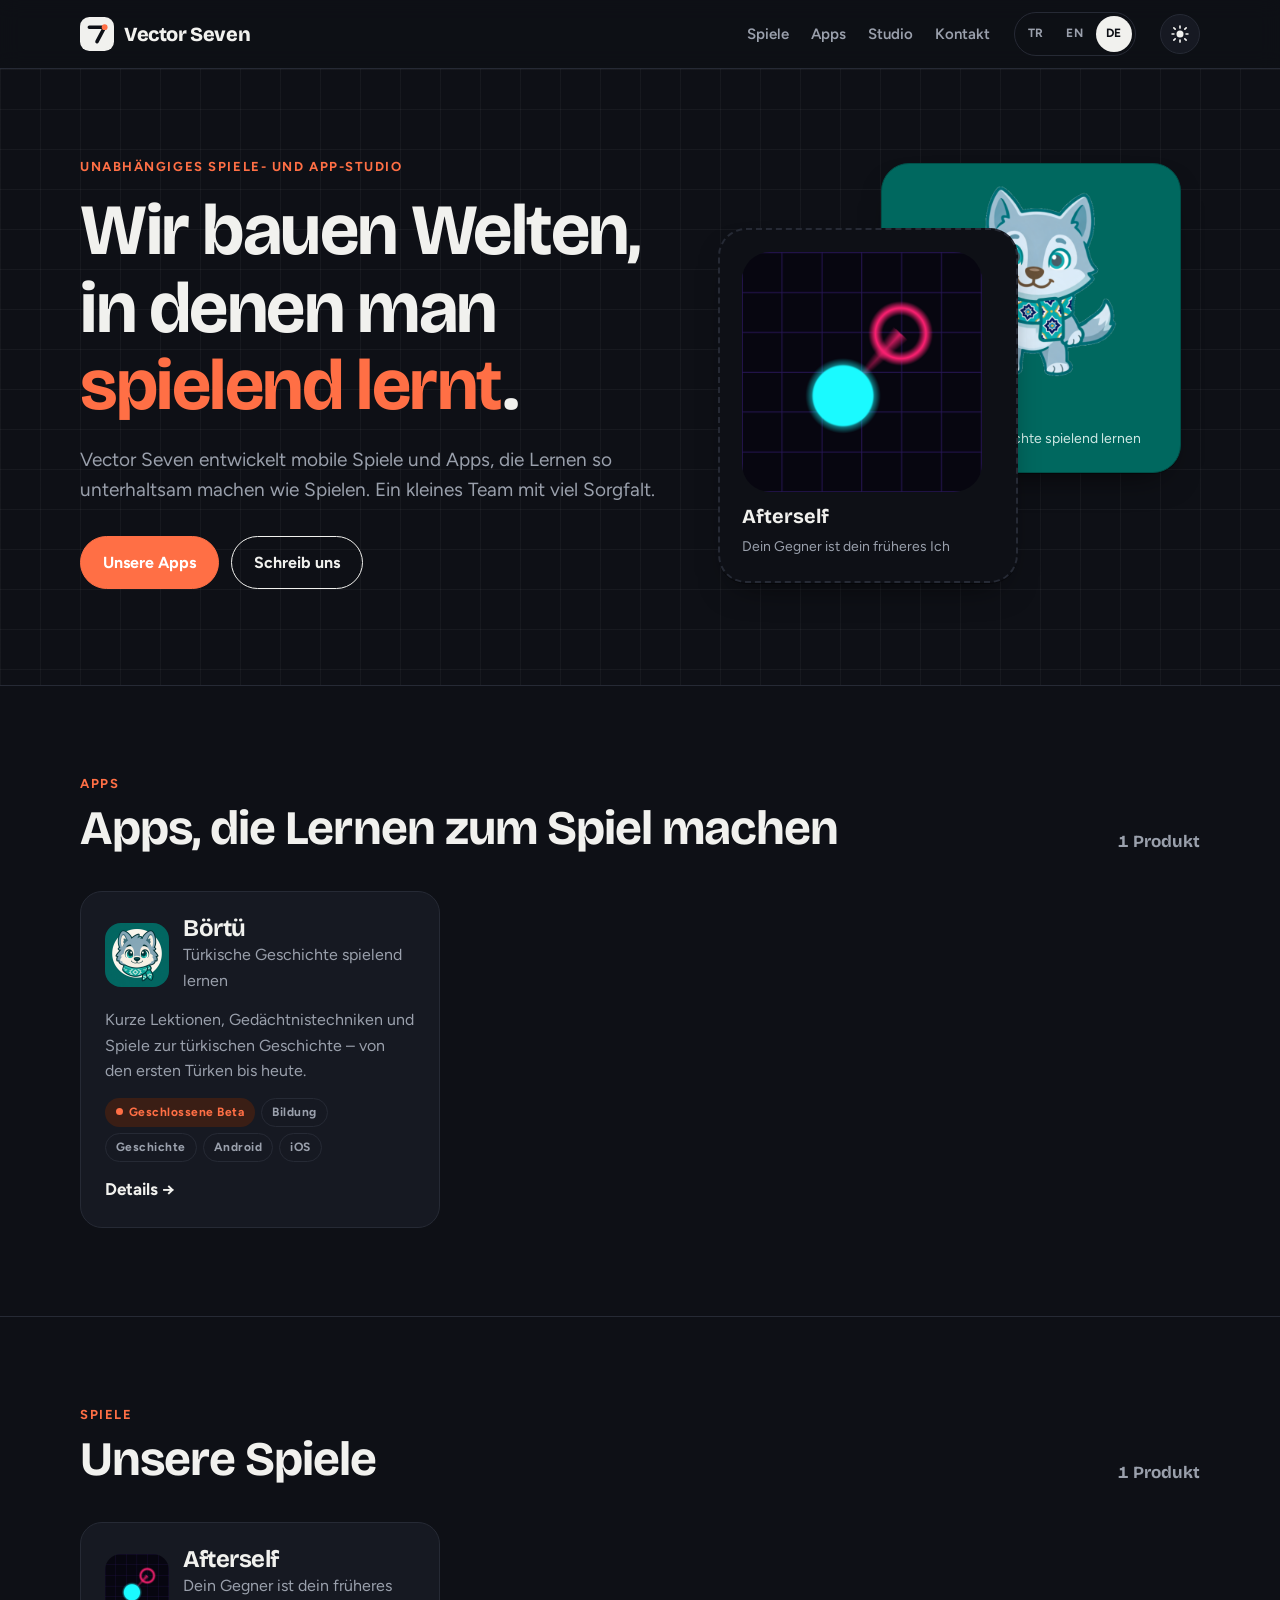
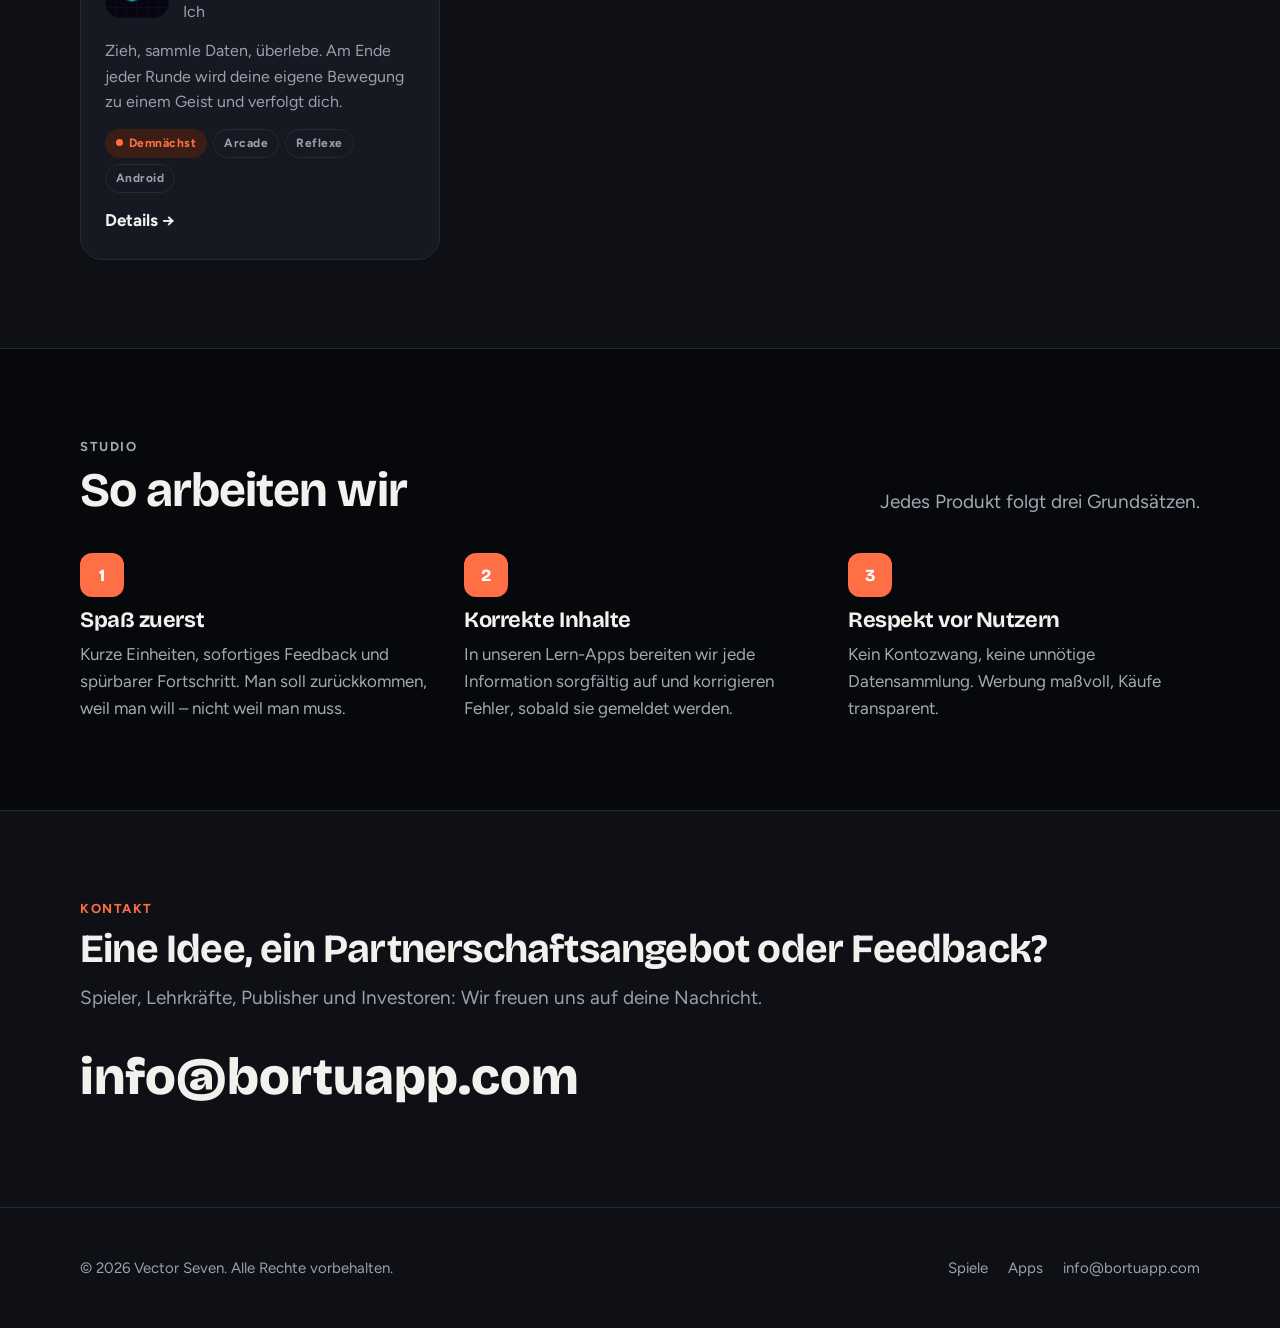
==== commit c765e003: "Siteye Afterself oyununu ekle Oyunlar bölümü artık boş değil: Afterself kartı, üç dilde ürün sayfası" ====
--- a/de/index.html
+++ b/de/index.html
@@ -17,8 +17,8 @@
 <link rel="preconnect" href="https://fonts.googleapis.com">
 <link rel="preconnect" href="https://fonts.gstatic.com" crossorigin>
 <link rel="stylesheet" href="https://fonts.googleapis.com/css2?family=Bricolage+Grotesque:opsz,wght@12..96,700;12..96,800&family=Figtree:wght@400;500;600;700&display=swap">
-<link rel="stylesheet" href="../assets/style.css?v=mu5loay7">
-<link rel="stylesheet" href="../assets/motion.css?v=mu5loay7">
+<link rel="stylesheet" href="../assets/style.css?v=mubonrme">
+<link rel="stylesheet" href="../assets/motion.css?v=mubonrme">
 </head>
 <body>
 <header class="top">
@@ -56,11 +56,11 @@
         <strong>Börtü</strong>
         <span>Türkische Geschichte spielend lernen</span>
       </a>
-      <div class="stack-card game">
-        <div class="glyph">V7</div>
-        <strong>Unser erstes Spiel</strong>
-        <span>In Entwicklung</span>
-      </div>
+      <a class="stack-card game" href="../de/games/afterself/" tabindex="-1">
+        <img src="../assets/img/afterself-icon.png" alt="" width="240" height="240" style="border-radius:28px">
+        <strong>Afterself</strong>
+        <span>Dein Gegner ist dein früheres Ich</span>
+      </a>
     </div>
   </div>
 </section>
@@ -90,26 +90,24 @@
 <section class="section" id="games">
   <div class="wrap">
     <div class="section-head reveal">
-      <div><p class="eyebrow">Spiele</p><h2>Unsere Spiele sind unterwegs</h2></div>
-      
+      <div><p class="eyebrow">Spiele</p><h2>Unsere Spiele</h2></div>
+      <span class="count">1 Produkt</span>
     </div>
     <div class="cards">
+      <a class="card reveal" href="../de/games/afterself/">
+  <div class="card-top">
+    <img class="card-icon" src="../assets/img/afterself-icon.png" alt="" width="64" height="64">
+    <div><h3>Afterself</h3><p>Dein Gegner ist dein früheres Ich</p></div>
+  </div>
+  <p>Zieh, sammle Daten, überlebe. Am Ende jeder Runde wird deine eigene Bewegung zu einem Geist und verfolgt dich.</p>
+  <div class="pills">
+    <span class="pill status">Demnächst</span>
+    <span class="pill">Arcade</span><span class="pill">Reflexe</span>
+    <span class="pill">Android</span>
+  </div>
+  <strong>Details →</strong>
+</a>
       
-      <div class="card soon reveal" style="--d:.1s">
-        <div class="glyph">+</div>
-        <h3>Unser erstes Spiel ist in Entwicklung</h3>
-        <p>Du willst als Erstes davon erfahren? Schreib uns eine E-Mail.</p>
-        <div><a class="btn btn-ghost" href="mailto:info@bortuapp.com?subject=Vector%20Seven%20%E2%80%93%20Benachrichtigen" data-mail aria-expanded="false" aria-controls="mailbox-5">Benachrichtigen</a>
-<div class="mailbox" id="mailbox-5" hidden>
-  <small>Schreib einfach an diese Adresse, wir melden uns bald.</small>
-  <span class="addr">info@bortuapp.com</span>
-  <div class="row">
-    <button type="button" data-copy="info@bortuapp.com">Adresse kopieren</button>
-    <a href="mailto:info@bortuapp.com?subject=Vector%20Seven%20%E2%80%93%20Benachrichtigen">In E-Mail-App öffnen</a>
-    <span class="ok" data-done hidden role="status">Kopiert ✓</span>
-  </div>
-</div></div>
-      </div>
     </div>
   </div>
 </section>
@@ -147,6 +145,6 @@
     </nav>
   </div>
 </footer>
-<script src="../assets/site.js?v=mu5loay7" defer></script>
+<script src="../assets/site.js?v=mubonrme" defer></script>
 </body>
 </html>
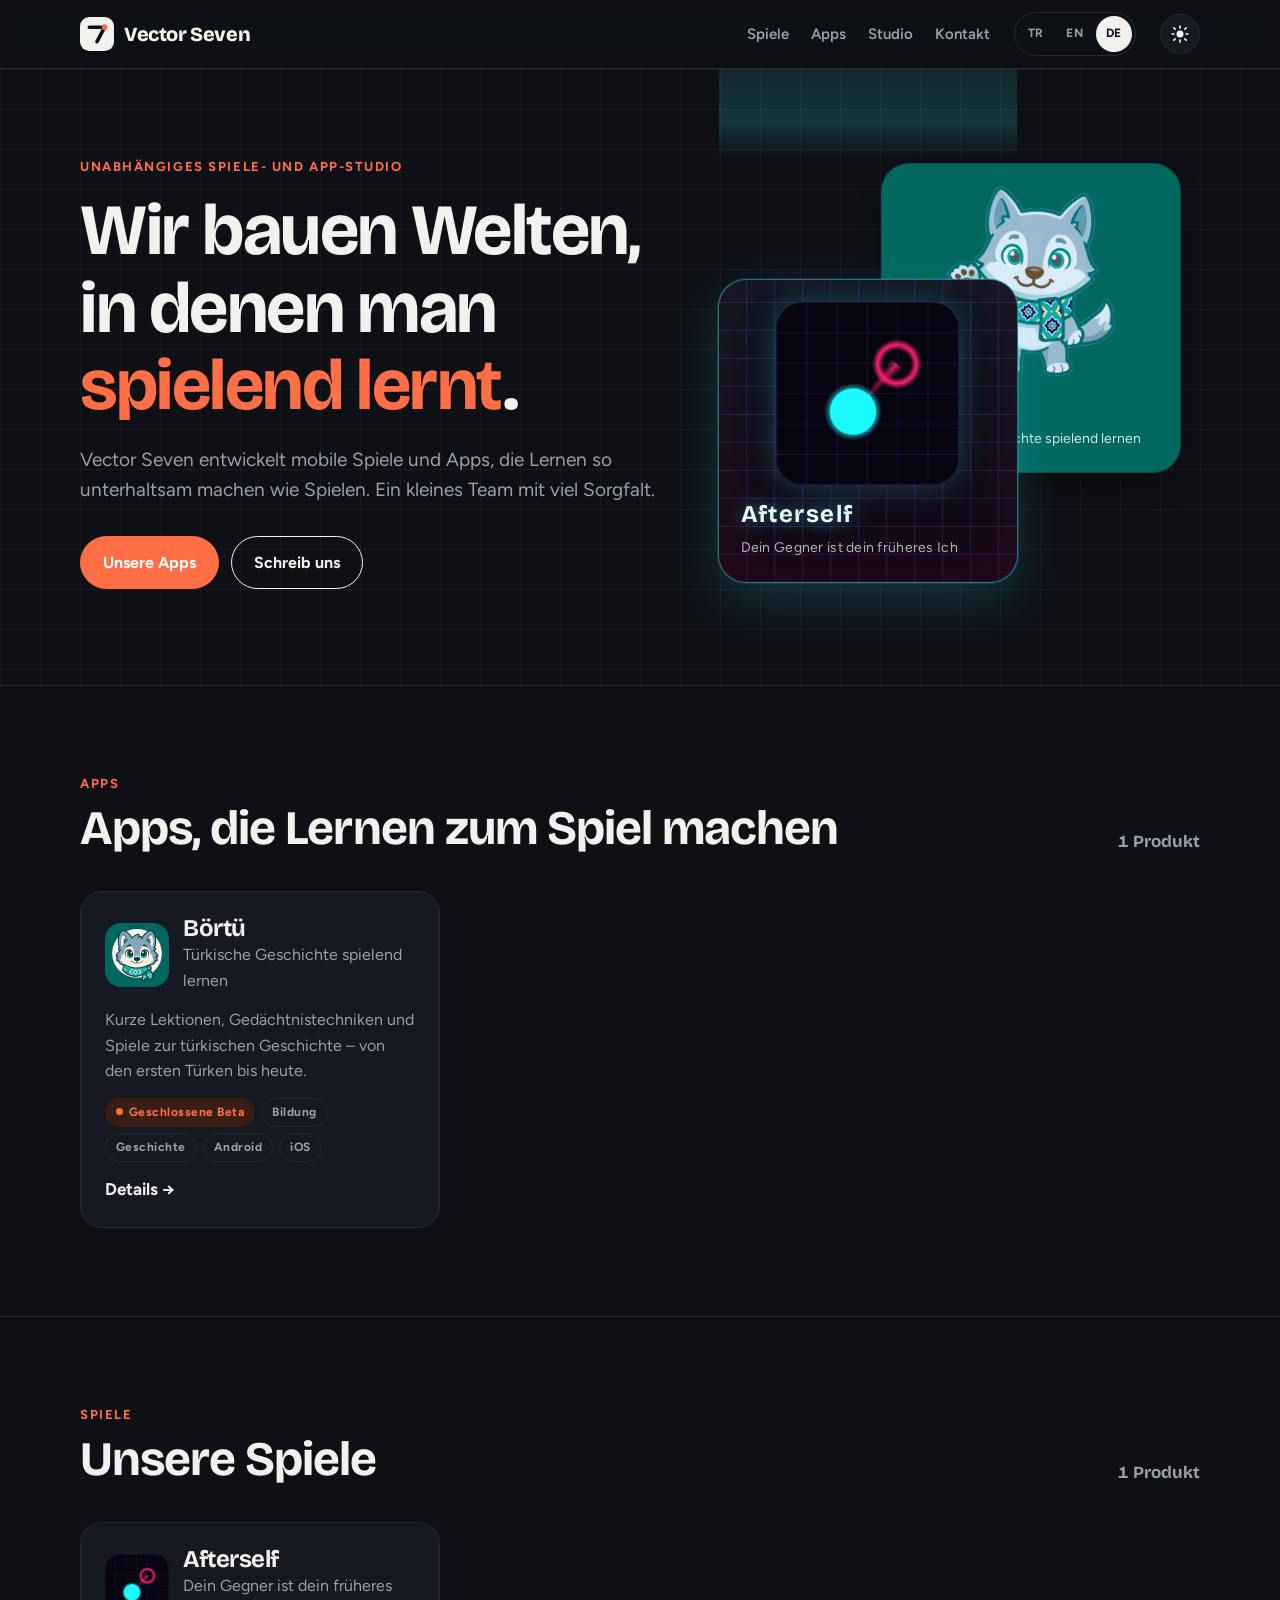
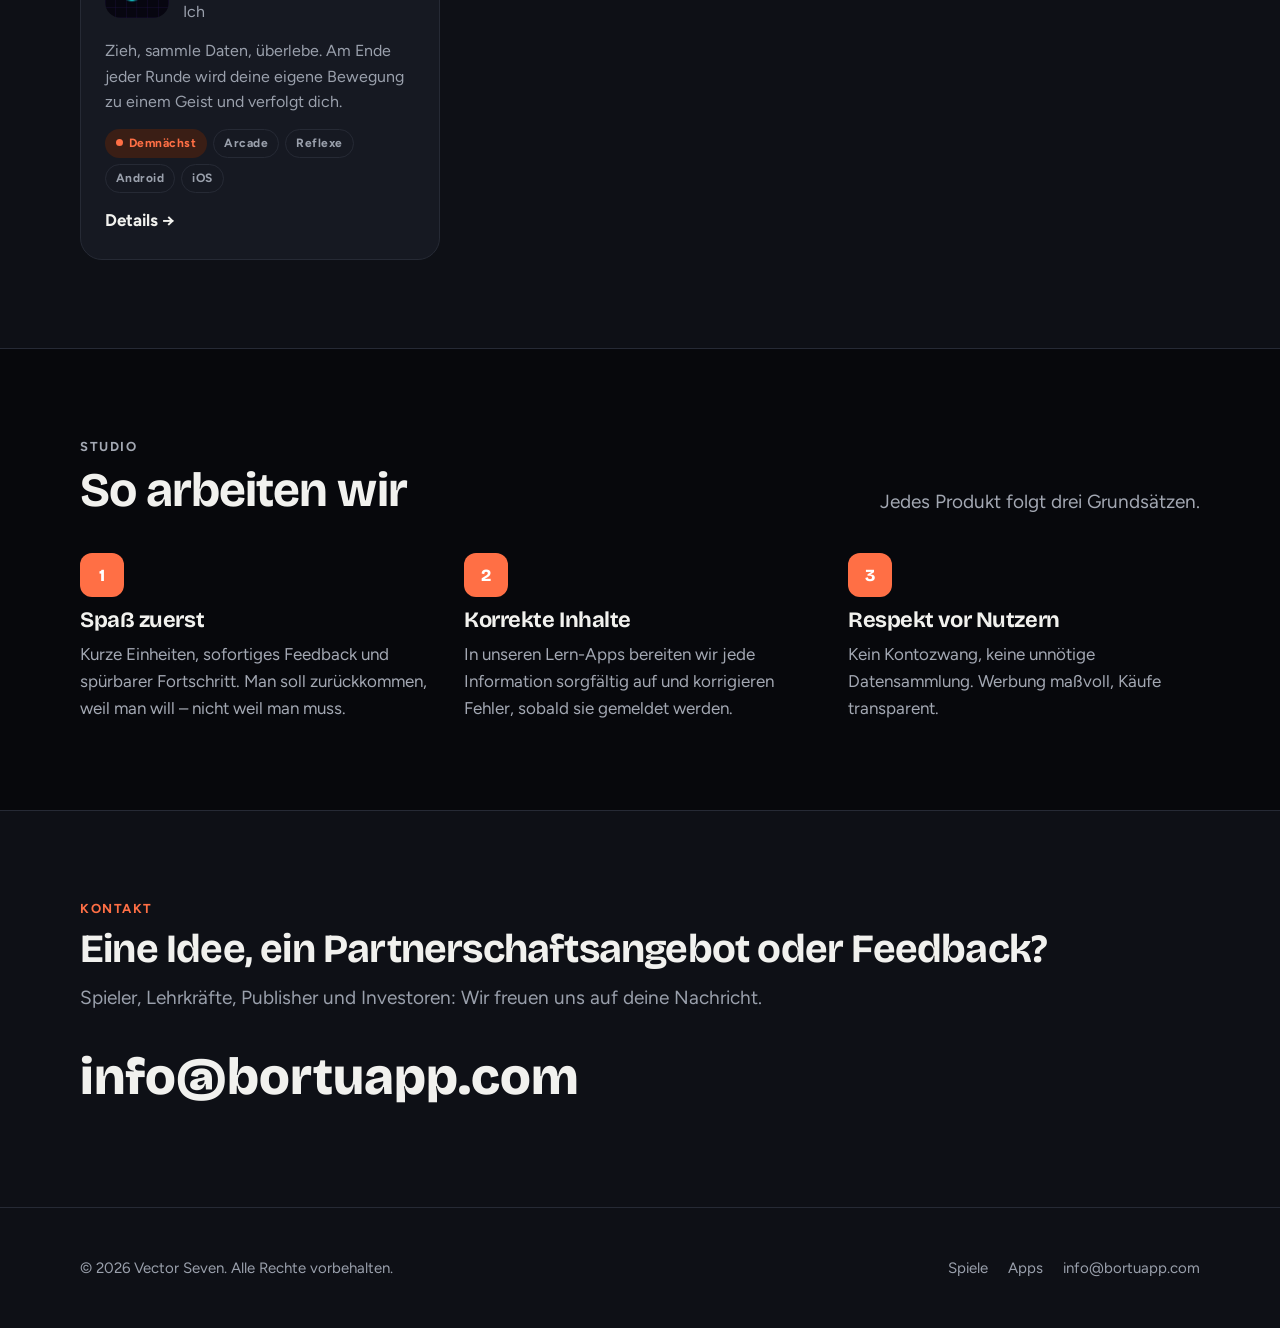
==== commit a5d97064: "Afterself: iOS'u ekle ve hero kartını oyunun diline uydur Oyun App Store'a da çıkacağı için platform" ====
--- a/de/index.html
+++ b/de/index.html
@@ -17,8 +17,8 @@
 <link rel="preconnect" href="https://fonts.googleapis.com">
 <link rel="preconnect" href="https://fonts.gstatic.com" crossorigin>
 <link rel="stylesheet" href="https://fonts.googleapis.com/css2?family=Bricolage+Grotesque:opsz,wght@12..96,700;12..96,800&family=Figtree:wght@400;500;600;700&display=swap">
-<link rel="stylesheet" href="../assets/style.css?v=mubonrme">
-<link rel="stylesheet" href="../assets/motion.css?v=mubonrme">
+<link rel="stylesheet" href="../assets/style.css?v=mubp8iz9">
+<link rel="stylesheet" href="../assets/motion.css?v=mubp8iz9">
 </head>
 <body>
 <header class="top">
@@ -56,7 +56,7 @@
         <strong>Börtü</strong>
         <span>Türkische Geschichte spielend lernen</span>
       </a>
-      <a class="stack-card game" href="../de/games/afterself/" tabindex="-1">
+      <a class="stack-card game live" href="../de/games/afterself/" tabindex="-1">
         <img src="../assets/img/afterself-icon.png" alt="" width="240" height="240" style="border-radius:28px">
         <strong>Afterself</strong>
         <span>Dein Gegner ist dein früheres Ich</span>
@@ -103,7 +103,7 @@
   <div class="pills">
     <span class="pill status">Demnächst</span>
     <span class="pill">Arcade</span><span class="pill">Reflexe</span>
-    <span class="pill">Android</span>
+    <span class="pill">Android</span><span class="pill">iOS</span>
   </div>
   <strong>Details →</strong>
 </a>
@@ -145,6 +145,6 @@
     </nav>
   </div>
 </footer>
-<script src="../assets/site.js?v=mubonrme" defer></script>
+<script src="../assets/site.js?v=mubp8iz9" defer></script>
 </body>
 </html>
--- a/assets/style.css
+++ b/assets/style.css
@@ -294,6 +294,61 @@
   border-width: 2px;
   background: var(--paper);
 }
+/* Gerçek oyun kartı: oyunun kendi diliyle, neon ızgara üstünde */
+.stack-card.game.live {
+  border-style: solid;
+  border-width: 1px;
+  border-color: rgba(58, 245, 255, 0.45);
+  background:
+    linear-gradient(180deg, rgba(58, 245, 255, 0.07), rgba(255, 34, 115, 0.05)),
+    repeating-linear-gradient(0deg, transparent 0 27px, rgba(120, 60, 255, 0.22) 27px 28px),
+    repeating-linear-gradient(90deg, transparent 0 27px, rgba(120, 60, 255, 0.22) 27px 28px),
+    #07060f;
+  box-shadow: 0 0 0 1px rgba(58, 245, 255, 0.12), 0 18px 50px rgba(58, 245, 255, 0.16),
+    0 0 60px rgba(255, 34, 115, 0.1) inset;
+  color: #eaf7ff;
+}
+.stack-card.game.live img {
+  width: 72%;
+  margin: 0 auto 10px;
+  display: block;
+  border-radius: 20px;
+  box-shadow: 0 0 28px rgba(58, 245, 255, 0.25);
+}
+.stack-card.game.live strong {
+  font-family: var(--display);
+  font-size: 24px;
+  letter-spacing: 0.06em;
+  color: #eaf7ff;
+  text-shadow: 0 0 18px rgba(58, 245, 255, 0.55);
+}
+.stack-card.game.live span {
+  color: rgba(234, 247, 255, 0.72);
+  letter-spacing: 0.02em;
+}
+/* Tarama çizgisi: kartın üstünden yavaşça geçiyor */
+.stack-card.game.live::after {
+  content: '';
+  position: absolute;
+  inset: 0;
+  border-radius: inherit;
+  pointer-events: none;
+  background: linear-gradient(180deg, transparent 0%, rgba(58, 245, 255, 0.16) 48%, transparent 60%);
+  transform: translateY(-100%);
+  animation: v7-scan 4.5s linear infinite;
+}
+@keyframes v7-scan {
+  to {
+    transform: translateY(100%);
+  }
+}
+@media (prefers-reduced-motion: reduce) {
+  .stack-card.game.live::after {
+    animation: none;
+    opacity: 0.35;
+    transform: none;
+  }
+}
 .stack-card.game .glyph {
   font-family: var(--display);
   font-weight: 800;
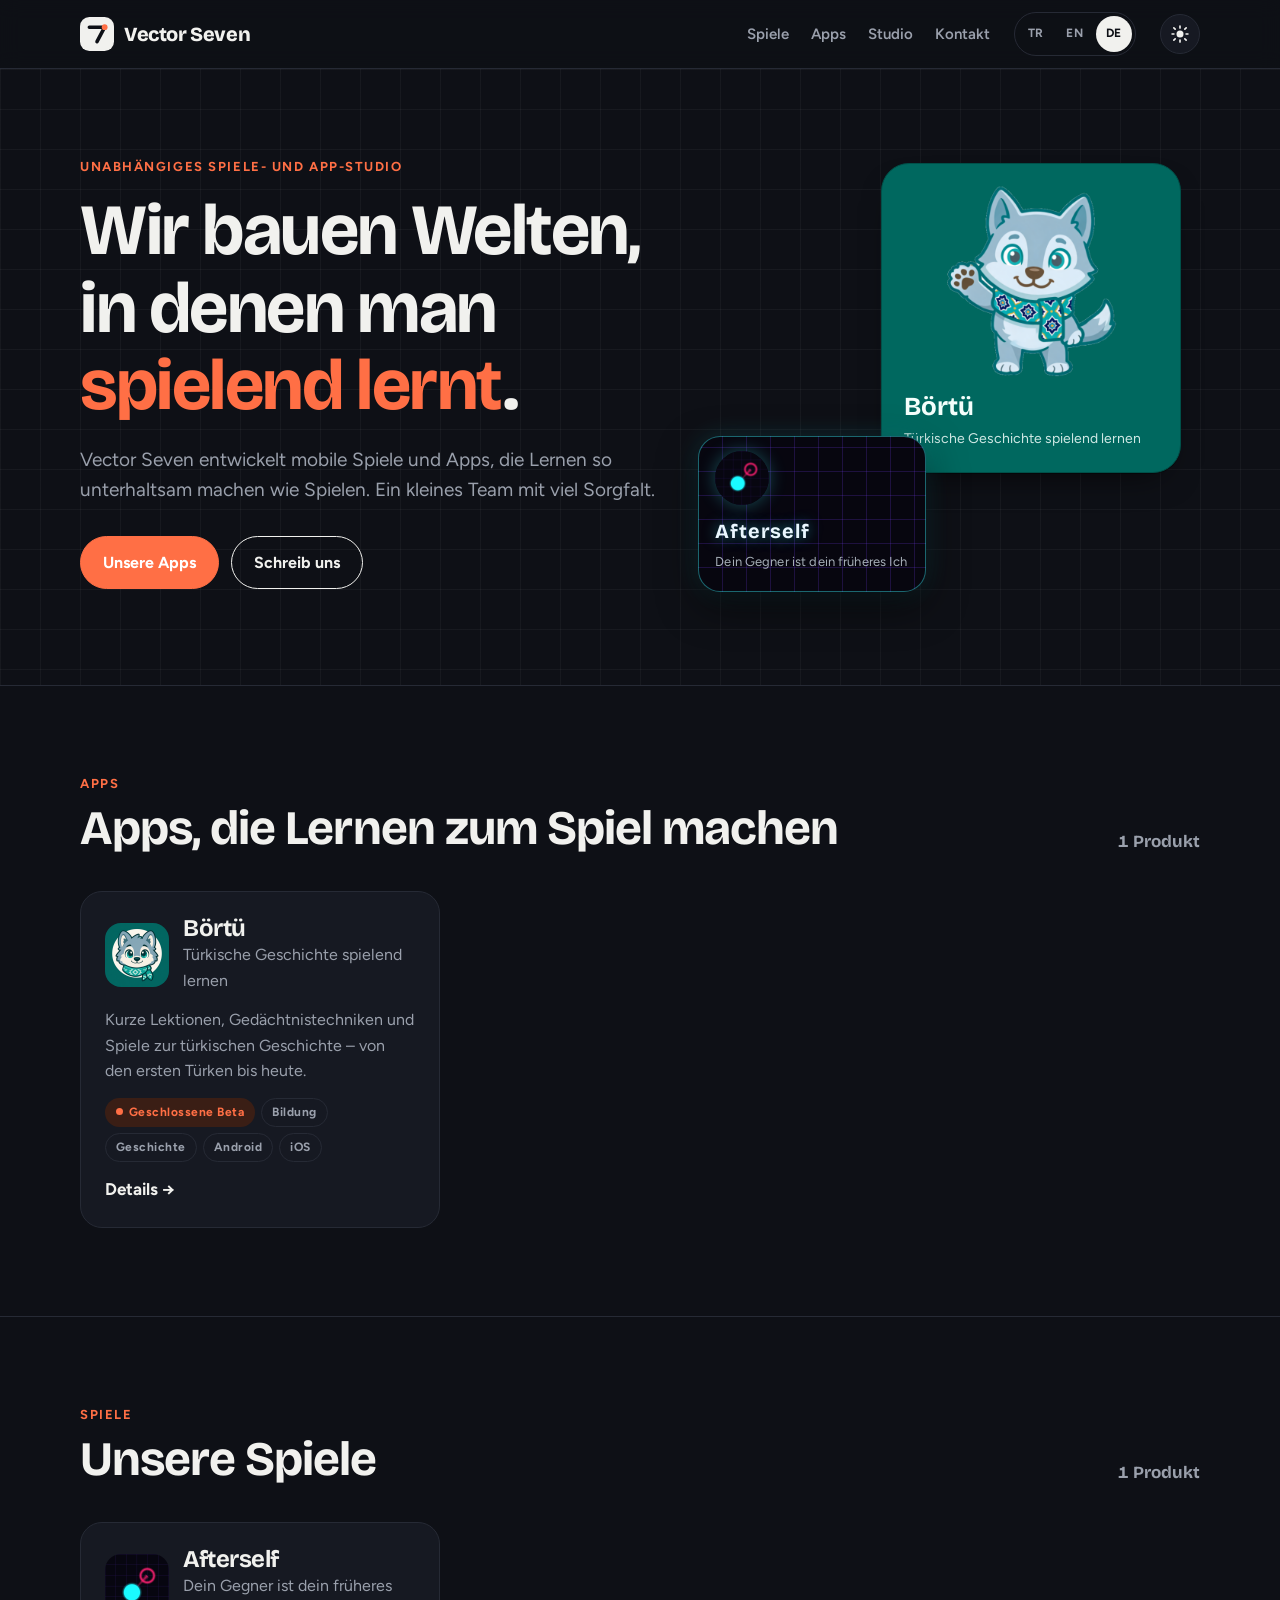
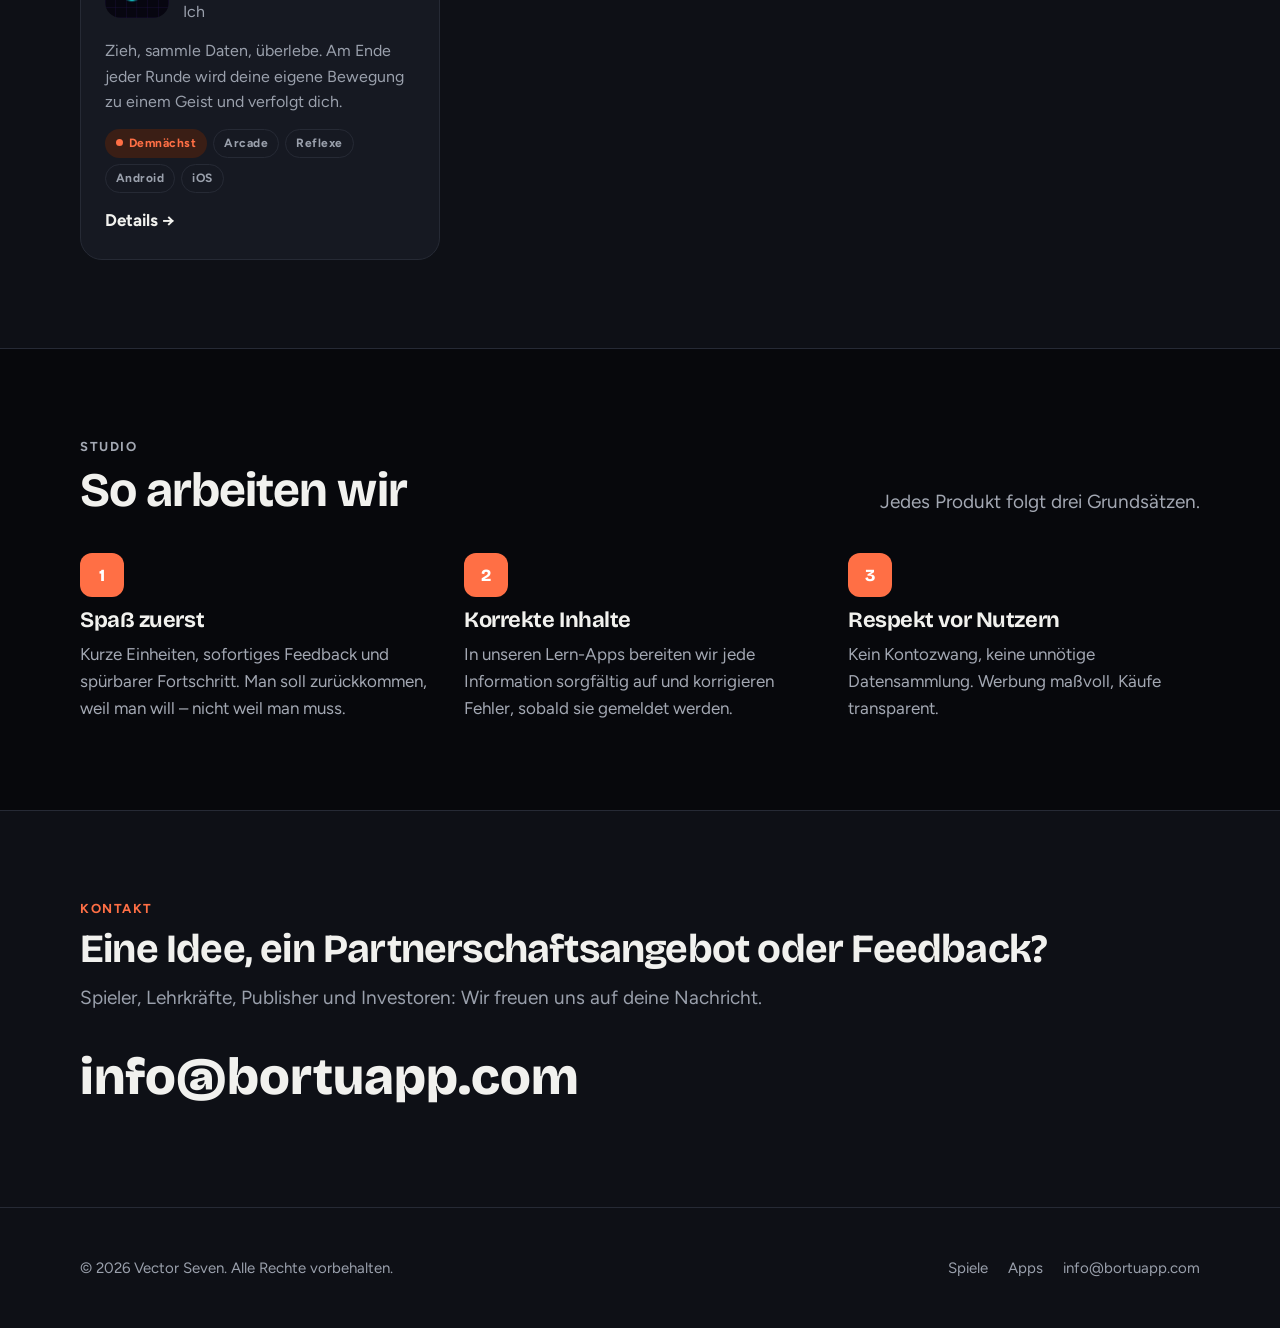
==== commit 4de323f0: "Afterself gizlilik politikasını ekle Play ve App Store zorunlu tutuyor. Oyun kendi başına hiçbir ver" ====
--- a/de/index.html
+++ b/de/index.html
@@ -17,8 +17,8 @@
 <link rel="preconnect" href="https://fonts.googleapis.com">
 <link rel="preconnect" href="https://fonts.gstatic.com" crossorigin>
 <link rel="stylesheet" href="https://fonts.googleapis.com/css2?family=Bricolage+Grotesque:opsz,wght@12..96,700;12..96,800&family=Figtree:wght@400;500;600;700&display=swap">
-<link rel="stylesheet" href="../assets/style.css?v=mubp8iz9">
-<link rel="stylesheet" href="../assets/motion.css?v=mubp8iz9">
+<link rel="stylesheet" href="../assets/style.css?v=mucqt6pr">
+<link rel="stylesheet" href="../assets/motion.css?v=mucqt6pr">
 </head>
 <body>
 <header class="top">
@@ -145,6 +145,6 @@
     </nav>
   </div>
 </footer>
-<script src="../assets/site.js?v=mubp8iz9" defer></script>
+<script src="../assets/site.js?v=mucqt6pr" defer></script>
 </body>
 </html>
--- a/assets/style.css
+++ b/assets/style.css
@@ -294,59 +294,67 @@
   border-width: 2px;
   background: var(--paper);
 }
-/* Gerçek oyun kartı: oyunun kendi diliyle, neon ızgara üstünde */
+/* Gerçek oyun kartı: oyunun kendi diliyle, neon ızgara üstünde.
+   Börtü kartını kapatmaması için küçük ve alt köşede durur. */
 .stack-card.game.live {
+  width: min(228px, 60%);
+  left: -4%;
+  bottom: -2%;
+  padding: 14px 16px 16px;
+  border-radius: 22px;
+  overflow: hidden;              /* tarama çizgisi kartın dışına taşmasın */
   border-style: solid;
   border-width: 1px;
-  border-color: rgba(58, 245, 255, 0.45);
+  border-color: rgba(58, 245, 255, 0.4);
   background:
-    linear-gradient(180deg, rgba(58, 245, 255, 0.07), rgba(255, 34, 115, 0.05)),
-    repeating-linear-gradient(0deg, transparent 0 27px, rgba(120, 60, 255, 0.22) 27px 28px),
-    repeating-linear-gradient(90deg, transparent 0 27px, rgba(120, 60, 255, 0.22) 27px 28px),
+    repeating-linear-gradient(0deg, transparent 0 23px, rgba(120, 60, 255, 0.2) 23px 24px),
+    repeating-linear-gradient(90deg, transparent 0 23px, rgba(120, 60, 255, 0.2) 23px 24px),
     #07060f;
-  box-shadow: 0 0 0 1px rgba(58, 245, 255, 0.12), 0 18px 50px rgba(58, 245, 255, 0.16),
-    0 0 60px rgba(255, 34, 115, 0.1) inset;
+  box-shadow: 0 14px 38px rgba(0, 0, 0, 0.55), 0 0 26px rgba(58, 245, 255, 0.14);
   color: #eaf7ff;
+  transform: rotate(-4deg);
 }
 .stack-card.game.live img {
-  width: 72%;
-  margin: 0 auto 10px;
+  width: 54px;
+  height: 54px;
+  margin: 0 0 10px;
   display: block;
-  border-radius: 20px;
-  box-shadow: 0 0 28px rgba(58, 245, 255, 0.25);
+  border-radius: 14px;
+  box-shadow: 0 0 18px rgba(58, 245, 255, 0.3);
 }
 .stack-card.game.live strong {
   font-family: var(--display);
-  font-size: 24px;
-  letter-spacing: 0.06em;
+  font-size: 20px;
+  letter-spacing: 0.04em;
   color: #eaf7ff;
-  text-shadow: 0 0 18px rgba(58, 245, 255, 0.55);
+  text-shadow: 0 0 14px rgba(58, 245, 255, 0.5);
 }
 .stack-card.game.live span {
-  color: rgba(234, 247, 255, 0.72);
-  letter-spacing: 0.02em;
-}
-/* Tarama çizgisi: kartın üstünden yavaşça geçiyor */
+  color: rgba(234, 247, 255, 0.7);
+  font-size: 13px;
+  letter-spacing: 0.01em;
+}
 .stack-card.game.live::after {
   content: '';
   position: absolute;
-  inset: 0;
-  border-radius: inherit;
+  left: 0;
+  right: 0;
+  height: 60%;
+  top: 0;
   pointer-events: none;
-  background: linear-gradient(180deg, transparent 0%, rgba(58, 245, 255, 0.16) 48%, transparent 60%);
+  background: linear-gradient(180deg, transparent, rgba(58, 245, 255, 0.14), transparent);
   transform: translateY(-100%);
-  animation: v7-scan 4.5s linear infinite;
+  animation: v7-scan 5s linear infinite;
 }
 @keyframes v7-scan {
   to {
-    transform: translateY(100%);
+    transform: translateY(270%);
   }
 }
 @media (prefers-reduced-motion: reduce) {
   .stack-card.game.live::after {
     animation: none;
-    opacity: 0.35;
-    transform: none;
+    opacity: 0;
   }
 }
 .stack-card.game .glyph {
